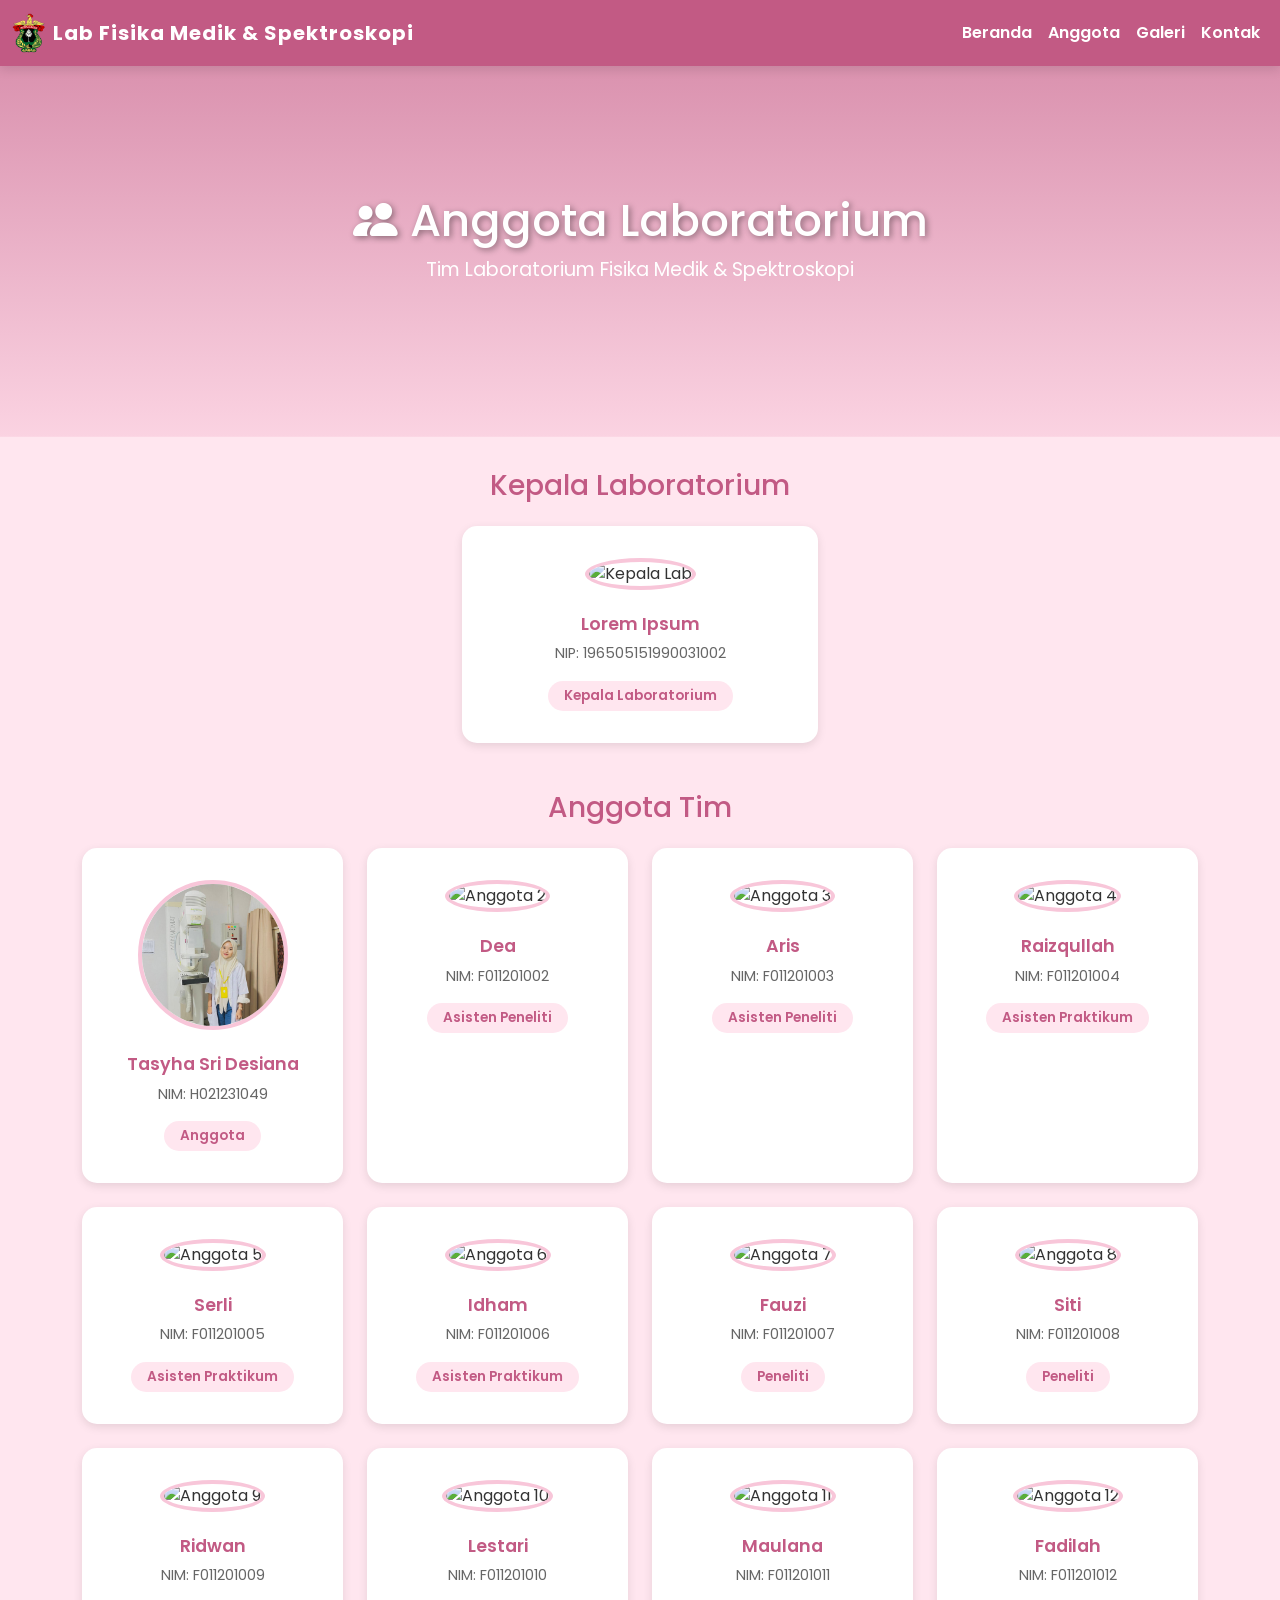
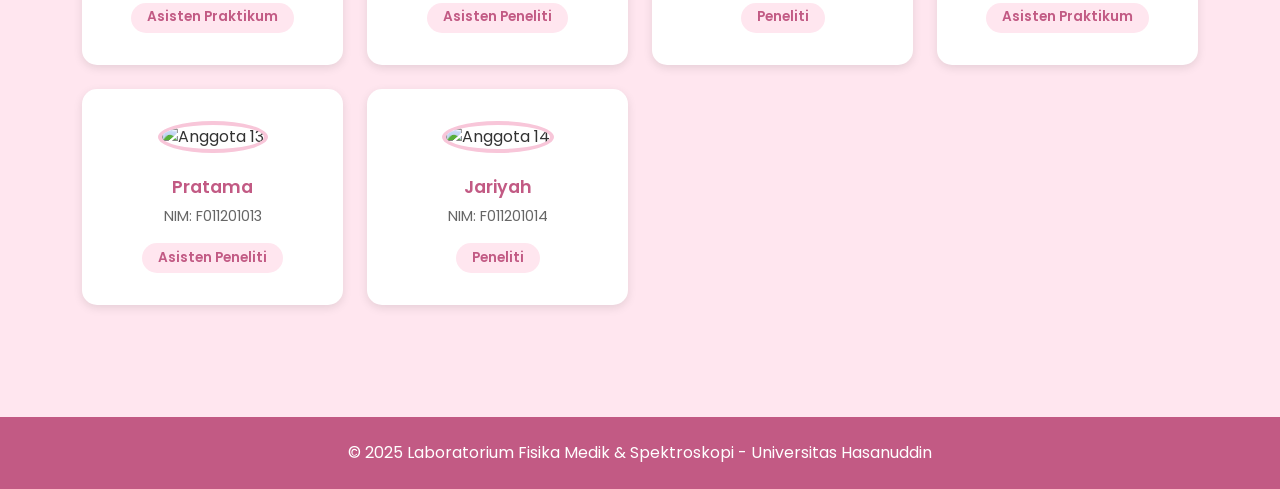
==== anggota.html @ 9c48521d "tambah galeri, anggota, buat component navbar terpisah" ====
<!DOCTYPE html>
<html lang="id">
<head>
  <meta charset="UTF-8">
  <meta name="viewport" content="width=device-width, initial-scale=1.0">
  <title>Anggota - Laboratorium Fisika Medik & Spektroskopi</title>
  
  <!-- Bootstrap CSS -->
  <link href="https://cdn.jsdelivr.net/npm/bootstrap@5.3.0/dist/css/bootstrap.min.css" rel="stylesheet">
  <!-- Bootstrap Icons -->
  <link rel="stylesheet" href="https://cdn.jsdelivr.net/npm/bootstrap-icons@1.10.0/font/bootstrap-icons.css">
  <!-- Google Fonts -->
  <link href="https://fonts.googleapis.com/css2?family=Poppins:wght@300;400;600;700&display=swap" rel="stylesheet">
  
  <style>
    :root {
      --pink: #f8c6d9;
      --pink-dark: #c25a84;
      --pink-light: #ffe6ef;
      --text-dark: #333;
    }

    * {
      font-family: 'Poppins', sans-serif;
      scroll-behavior: smooth;
    }

    body {
      background-color: var(--pink-light);
      color: var(--text-dark);
    }

    /* Navbar */
    .navbar {
      background-color: var(--pink-dark) !important;
      box-shadow: 0 4px 10px rgba(0,0,0,0.1);
    }

    .navbar-brand {
      font-weight: 700;
      letter-spacing: 1px;
      color: white !important;
    }

    .nav-link {
      color: white !important;
      font-weight: 600;
      transition: 0.3s;
    }

    .nav-link:hover {
      color: var(--pink-light) !important;
    }

    /* Page Header */
    .page-header {
      background: linear-gradient(rgba(194,90,132,0.6), rgba(248,198,217,0.6));
      background-size: cover;
      background-position: center;
      color: white;
      text-align: center;
      padding: 8rem 2rem;
      animation: fadeIn 1.2s ease;
    }

    .page-header h1 {
      font-size: 2.8rem;
      margin-bottom: 0.5rem;
      text-shadow: 2px 2px 6px rgba(0,0,0,0.4);
    }

    .page-header p {
      font-size: 1.2rem;
      margin-bottom: 1.5rem;
    }

    /* Anggota Cards */
    .anggota-card {
      background: white;
      border-radius: 15px;
      padding: 2rem;
      box-shadow: 0 3px 10px rgba(0,0,0,0.1);
      transition: all 0.3s ease;
      text-align: center;
      height: 100%;
    }

    .anggota-card:hover {
      transform: translateY(-10px);
      box-shadow: 0 8px 20px rgba(0,0,0,0.15);
    }

    .anggota-card img {
      border-radius: 50%;
      width: 150px;
      height: 150px;
      object-fit: cover;
      margin-bottom: 1.5rem;
      border: 4px solid var(--pink);
      transition: all 0.3s ease;
    }

    .anggota-card:hover img {
      border-color: var(--pink-dark);
      transform: scale(1.05);
    }

    .anggota-card h5 {
      color: var(--pink-dark);
      font-weight: 600;
      margin-bottom: 0.5rem;
      font-size: 1.1rem;
    }

    .anggota-card .nim {
      color: #666;
      font-size: 0.9rem;
      margin-bottom: 0.5rem;
    }

    .anggota-card .role {
      background: var(--pink-light);
      color: var(--pink-dark);
      padding: 0.3rem 1rem;
      border-radius: 20px;
      font-size: 0.85rem;
      font-weight: 600;
      display: inline-block;
      margin-top: 0.5rem;
    }

    /* Section */
    section {
      padding: 2rem 0 4rem;
    }

    /* Footer */
    footer {
      background-color: var(--pink-dark);
      color: white;
      text-align: center;
      padding: 1.5rem;
      margin-top: 3rem;
    }

    /* Animations */
    @keyframes fadeIn {
      from {opacity: 0; transform: translateY(20px);}
      to {opacity: 1; transform: translateY(0);}
    }

    .anggota-card {
      animation: fadeIn 0.6s ease;
    }

    /* Responsive */
    @media (max-width: 768px) {
      .page-header h1 {
        font-size: 2rem;
      }
    }
  </style>
</head>
<body>

  <!-- Navbar -->
   <div id="navbar-container"></div>
<script>
  fetch("components/navbar.html")
    .then(response => response.text())
    .then(data => {
      document.getElementById("navbar-container").innerHTML = data;
    });
</script>
   

  <!-- Page Header -->
  <div class="page-header">
    <div class="container">
      <h1><i class="bi bi-people-fill"></i> Anggota Laboratorium</h1>
      <p>Tim Laboratorium Fisika Medik & Spektroskopi</p>
    </div>
  </div>

  <!-- Anggota Section -->
  <section>
    <div class="container">
      <!-- Kepala Laboratorium -->
      <div class="mb-5">
        <h3 class="text-center mb-4" style="color: var(--pink-dark);">Kepala Laboratorium</h3>
        <div class="row justify-content-center">
          <div class="col-md-4">
            <div class="anggota-card">
              <img src="https://via.placeholder.com/150" alt="Kepala Lab">
              <h5>Lorem Ipsum</h5>
              <p class="nim">NIP: 196505151990031002</p>
              <span class="role">Kepala Laboratorium</span>
            </div>
          </div>
        </div>
      </div>

      <!-- Anggota Tim -->
      <div>
        <h3 class="text-center mb-4" style="color: var(--pink-dark);">Anggota Tim</h3>
        <div class="row g-4">
          <div class="col-md-3">
            <div class="anggota-card">
              <img src="images/image1.png" alt="Anggota 1">
              <h5>Tasyha Sri Desiana</h5>
              <p class="nim">NIM: H021231049</p>
              <span class="role">Anggota</span>
            </div>
          </div>
          
          <div class="col-md-3">
            <div class="anggota-card">
              <img src="https://via.placeholder.com/150" alt="Anggota 2">
              <h5>Dea</h5>
              <p class="nim">NIM: F011201002</p>
              <span class="role">Asisten Peneliti</span>
            </div>
          </div>

          <div class="col-md-3">
            <div class="anggota-card">
              <img src="https://via.placeholder.com/150" alt="Anggota 3">
              <h5>Aris</h5>
              <p class="nim">NIM: F011201003</p>
              <span class="role">Asisten Peneliti</span>
            </div>
          </div>

          <div class="col-md-3">
            <div class="anggota-card">
              <img src="https://via.placeholder.com/150" alt="Anggota 4">
              <h5>Raizqullah</h5>
              <p class="nim">NIM: F011201004</p>
              <span class="role">Asisten Praktikum</span>
            </div>
          </div>

          <div class="col-md-3">
            <div class="anggota-card">
              <img src="https://via.placeholder.com/150" alt="Anggota 5">
              <h5>Serli</h5>
              <p class="nim">NIM: F011201005</p>
              <span class="role">Asisten Praktikum</span>
            </div>
          </div>

          <div class="col-md-3">
            <div class="anggota-card">
              <img src="https://via.placeholder.com/150" alt="Anggota 6">
              <h5> Idham</h5>
              <p class="nim">NIM: F011201006</p>
              <span class="role">Asisten Praktikum</span>
            </div>
          </div>

          <div class="col-md-3">
            <div class="anggota-card">
              <img src="https://via.placeholder.com/150" alt="Anggota 7">
              <h5>Fauzi</h5>
              <p class="nim">NIM: F011201007</p>
              <span class="role">Peneliti</span>
            </div>
          </div>

          <div class="col-md-3">
            <div class="anggota-card">
              <img src="https://via.placeholder.com/150" alt="Anggota 8">
              <h5>Siti</h5>
              <p class="nim">NIM: F011201008</p>
              <span class="role">Peneliti</span>
            </div>
          </div>

          <div class="col-md-3">
            <div class="anggota-card">
              <img src="https://via.placeholder.com/150" alt="Anggota 9">
              <h5>Ridwan</h5>
              <p class="nim">NIM: F011201009</p>
              <span class="role">Asisten Praktikum</span>
            </div>
          </div>

          <div class="col-md-3">
            <div class="anggota-card">
              <img src="https://via.placeholder.com/150" alt="Anggota 10">
              <h5>Lestari</h5>
              <p class="nim">NIM: F011201010</p>
              <span class="role">Asisten Peneliti</span>
            </div>
          </div>

          <div class="col-md-3">
            <div class="anggota-card">
              <img src="https://via.placeholder.com/150" alt="Anggota 11">
              <h5>Maulana</h5>
              <p class="nim">NIM: F011201011</p>
              <span class="role">Peneliti</span>
            </div>
          </div>

          <div class="col-md-3">
            <div class="anggota-card">
              <img src="https://via.placeholder.com/150" alt="Anggota 12">
              <h5>Fadilah</h5>
              <p class="nim">NIM: F011201012</p>
              <span class="role">Asisten Praktikum</span>
            </div>
          </div>

          <div class="col-md-3">
            <div class="anggota-card">
              <img src="https://via.placeholder.com/150" alt="Anggota 13">
              <h5>Pratama</h5>
              <p class="nim">NIM: F011201013</p>
              <span class="role">Asisten Peneliti</span>
            </div>
          </div>

          <div class="col-md-3">
            <div class="anggota-card">
              <img src="https://via.placeholder.com/150" alt="Anggota 14">
              <h5>Jariyah</h5>
              <p class="nim">NIM: F011201014</p>
              <span class="role">Peneliti</span>
            </div>
          </div>
        </div>
      </div>
    </div>
  </section>

  <!-- Footer -->
  <footer>
    <p class="mb-0">© 2025 Laboratorium Fisika Medik & Spektroskopi - Universitas Hasanuddin</p>
  </footer>

  <!-- Bootstrap JS -->
  <script src="https://cdn.jsdelivr.net/npm/bootstrap@5.3.0/dist/js/bootstrap.bundle.min.js"></script>
</body>
</html>
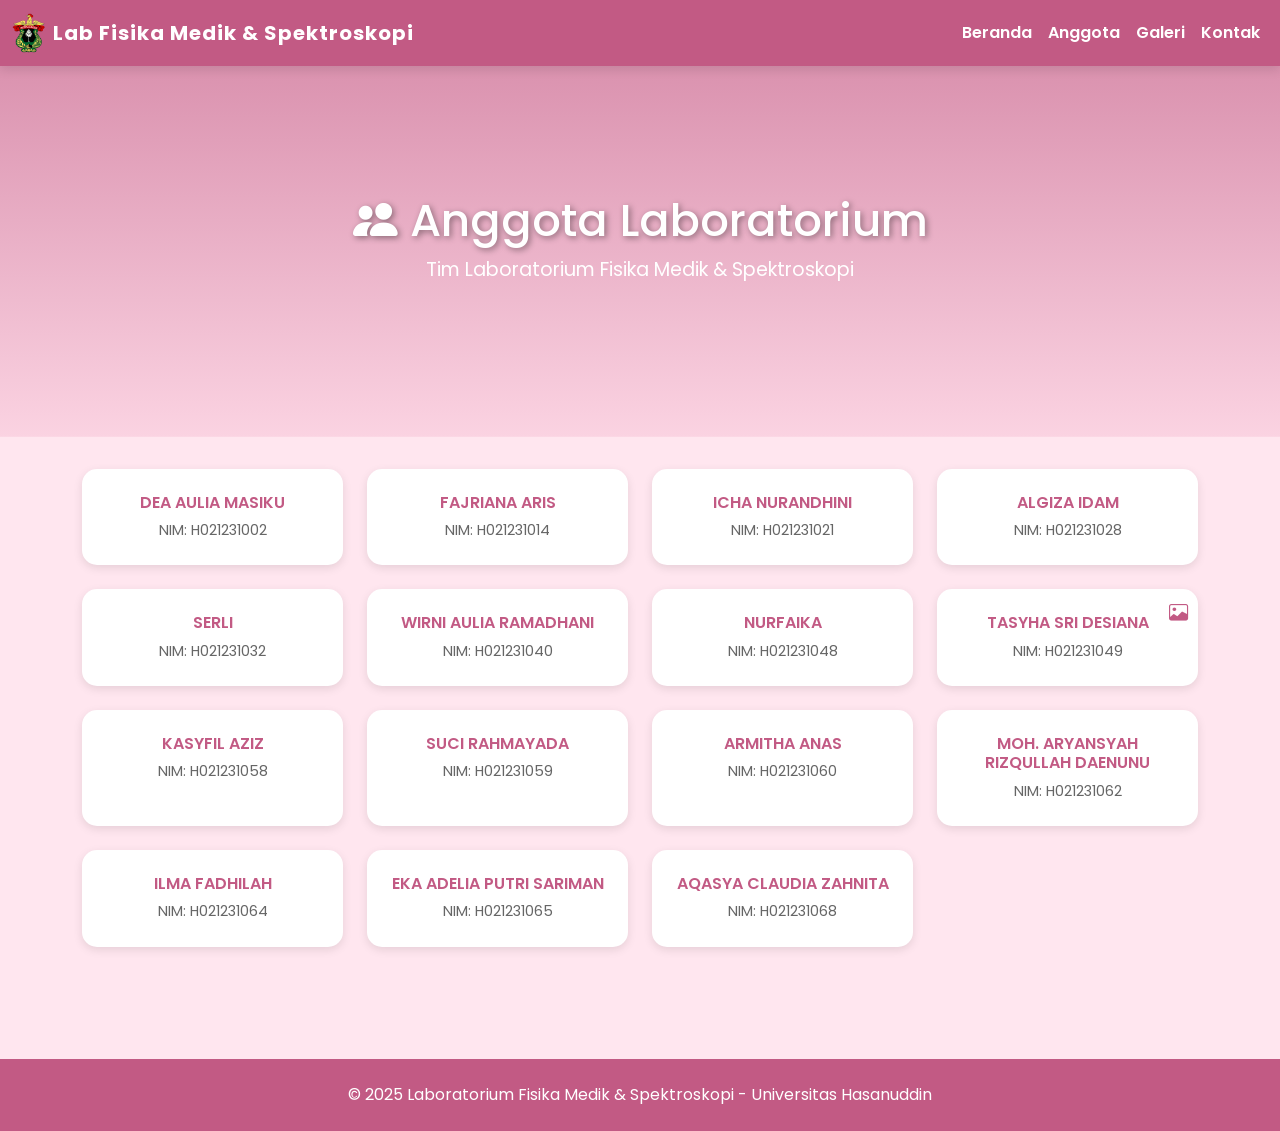
==== commit 04ea33a8: "udah pokokny" ====
--- a/anggota.html
+++ b/anggota.html
@@ -78,7 +78,7 @@
     .anggota-card {
       background: white;
       border-radius: 15px;
-      padding: 2rem;
+      padding: 1.5rem;
       box-shadow: 0 3px 10px rgba(0,0,0,0.1);
       transition: all 0.3s ease;
       text-align: center;
@@ -86,47 +86,98 @@
     }
 
     .anggota-card:hover {
-      transform: translateY(-10px);
+      transform: translateY(-5px);
       box-shadow: 0 8px 20px rgba(0,0,0,0.15);
-    }
-
-    .anggota-card img {
-      border-radius: 50%;
-      width: 150px;
-      height: 150px;
-      object-fit: cover;
-      margin-bottom: 1.5rem;
-      border: 4px solid var(--pink);
-      transition: all 0.3s ease;
-    }
-
-    .anggota-card:hover img {
-      border-color: var(--pink-dark);
-      transform: scale(1.05);
     }
 
     .anggota-card h5 {
       color: var(--pink-dark);
       font-weight: 600;
       margin-bottom: 0.5rem;
-      font-size: 1.1rem;
+      font-size: 1rem;
     }
 
     .anggota-card .nim {
       color: #666;
       font-size: 0.9rem;
-      margin-bottom: 0.5rem;
-    }
-
-    .anggota-card .role {
+      margin: 0;
+    }
+
+    /* Special Card - Clickable */
+    .anggota-card-special {
+      cursor: pointer;
+      position: relative;
+    }
+
+    .anggota-card-special::after {
+      content: '\F42A'; /* Bootstrap icon code for info circle */
+      font-family: 'bootstrap-icons';
+      position: absolute;
+      top: 10px;
+      right: 10px;
+      color: var(--pink-dark);
+      font-size: 1.2rem;
+    }
+
+    .anggota-card-special:hover {
       background: var(--pink-light);
+    }
+
+    /* Modal */
+    .modal-header {
+      background: linear-gradient(135deg, var(--pink-dark), var(--pink));
+      color: white;
+      border-radius: 15px 15px 0 0;
+    }
+
+    .modal-content {
+      border-radius: 15px;
+      border: none;
+    }
+
+    .modal-body {
+      padding: 2rem;
+    }
+
+    .info-item {
+      display: flex;
+      align-items: start;
+      margin-bottom: 1rem;
+      padding: 0.8rem;
+      background: var(--pink-light);
+      border-radius: 10px;
+    }
+
+    .info-item i {
       color: var(--pink-dark);
-      padding: 0.3rem 1rem;
-      border-radius: 20px;
-      font-size: 0.85rem;
+      font-size: 1.2rem;
+      margin-right: 1rem;
+      margin-top: 0.2rem;
+    }
+
+    .info-item .info-content {
+      flex: 1;
+    }
+
+    .info-item .info-label {
       font-weight: 600;
-      display: inline-block;
-      margin-top: 0.5rem;
+      color: var(--pink-dark);
+      font-size: 0.9rem;
+      margin-bottom: 0.2rem;
+    }
+
+    .info-item .info-value {
+      color: var(--text-dark);
+    }
+
+    .info-item a {
+      color: var(--pink-dark);
+      text-decoration: none;
+      font-weight: 500;
+    }
+
+    .info-item a:hover {
+      color: var(--pink);
     }
 
     /* Section */
@@ -164,15 +215,25 @@
 <body>
 
   <!-- Navbar -->
-   <div id="navbar-container"></div>
-<script>
-  fetch("components/navbar.html")
-    .then(response => response.text())
-    .then(data => {
-      document.getElementById("navbar-container").innerHTML = data;
-    });
-</script>
-   
+<nav class="navbar navbar-expand-lg navbar-dark sticky-top">
+  <div class="container-fluid">
+    <a class="navbar-brand d-flex align-items-center" href="index.html">
+      <img src="images/Logo-Resmi-Unhas-1.png" alt="Logo UNHAS" height="40" class="me-2">
+      <span>Lab Fisika Medik & Spektroskopi</span>
+    </a>
+    <button class="navbar-toggler" type="button" data-bs-toggle="collapse" data-bs-target="#navbarNav">
+      <span class="navbar-toggler-icon"></span>
+    </button>
+    <div class="collapse navbar-collapse" id="navbarNav">
+      <ul class="navbar-nav ms-auto">
+        <li class="nav-item"><a class="nav-link" href="index.html">Beranda</a></li>
+        <li class="nav-item"><a class="nav-link" href="anggota.html">Anggota</a></li>
+        <li class="nav-item"><a class="nav-link" href="galeri.html">Galeri</a></li>
+        <li class="nav-item"><a class="nav-link" href="kontak.html">Kontak</a></li>
+      </ul>
+    </div>
+  </div>
+</nav>
 
   <!-- Page Header -->
   <div class="page-header">
@@ -185,154 +246,215 @@
   <!-- Anggota Section -->
   <section>
     <div class="container">
-      <!-- Kepala Laboratorium -->
-      <div class="mb-5">
-        <h3 class="text-center mb-4" style="color: var(--pink-dark);">Kepala Laboratorium</h3>
-        <div class="row justify-content-center">
-          <div class="col-md-4">
-            <div class="anggota-card">
-              <img src="https://via.placeholder.com/150" alt="Kepala Lab">
-              <h5>Lorem Ipsum</h5>
-              <p class="nim">NIP: 196505151990031002</p>
-              <span class="role">Kepala Laboratorium</span>
-            </div>
-          </div>
-        </div>
-      </div>
-
-      <!-- Anggota Tim -->
-      <div>
-        <h3 class="text-center mb-4" style="color: var(--pink-dark);">Anggota Tim</h3>
-        <div class="row g-4">
-          <div class="col-md-3">
-            <div class="anggota-card">
-              <img src="images/image1.png" alt="Anggota 1">
-              <h5>Tasyha Sri Desiana</h5>
-              <p class="nim">NIM: H021231049</p>
-              <span class="role">Anggota</span>
-            </div>
-          </div>
-          
-          <div class="col-md-3">
-            <div class="anggota-card">
-              <img src="https://via.placeholder.com/150" alt="Anggota 2">
-              <h5>Dea</h5>
-              <p class="nim">NIM: F011201002</p>
-              <span class="role">Asisten Peneliti</span>
-            </div>
-          </div>
-
-          <div class="col-md-3">
-            <div class="anggota-card">
-              <img src="https://via.placeholder.com/150" alt="Anggota 3">
-              <h5>Aris</h5>
-              <p class="nim">NIM: F011201003</p>
-              <span class="role">Asisten Peneliti</span>
-            </div>
-          </div>
-
-          <div class="col-md-3">
-            <div class="anggota-card">
-              <img src="https://via.placeholder.com/150" alt="Anggota 4">
-              <h5>Raizqullah</h5>
-              <p class="nim">NIM: F011201004</p>
-              <span class="role">Asisten Praktikum</span>
-            </div>
-          </div>
-
-          <div class="col-md-3">
-            <div class="anggota-card">
-              <img src="https://via.placeholder.com/150" alt="Anggota 5">
-              <h5>Serli</h5>
-              <p class="nim">NIM: F011201005</p>
-              <span class="role">Asisten Praktikum</span>
-            </div>
-          </div>
-
-          <div class="col-md-3">
-            <div class="anggota-card">
-              <img src="https://via.placeholder.com/150" alt="Anggota 6">
-              <h5> Idham</h5>
-              <p class="nim">NIM: F011201006</p>
-              <span class="role">Asisten Praktikum</span>
-            </div>
-          </div>
-
-          <div class="col-md-3">
-            <div class="anggota-card">
-              <img src="https://via.placeholder.com/150" alt="Anggota 7">
-              <h5>Fauzi</h5>
-              <p class="nim">NIM: F011201007</p>
-              <span class="role">Peneliti</span>
-            </div>
-          </div>
-
-          <div class="col-md-3">
-            <div class="anggota-card">
-              <img src="https://via.placeholder.com/150" alt="Anggota 8">
-              <h5>Siti</h5>
-              <p class="nim">NIM: F011201008</p>
-              <span class="role">Peneliti</span>
-            </div>
-          </div>
-
-          <div class="col-md-3">
-            <div class="anggota-card">
-              <img src="https://via.placeholder.com/150" alt="Anggota 9">
-              <h5>Ridwan</h5>
-              <p class="nim">NIM: F011201009</p>
-              <span class="role">Asisten Praktikum</span>
-            </div>
-          </div>
-
-          <div class="col-md-3">
-            <div class="anggota-card">
-              <img src="https://via.placeholder.com/150" alt="Anggota 10">
-              <h5>Lestari</h5>
-              <p class="nim">NIM: F011201010</p>
-              <span class="role">Asisten Peneliti</span>
-            </div>
-          </div>
-
-          <div class="col-md-3">
-            <div class="anggota-card">
-              <img src="https://via.placeholder.com/150" alt="Anggota 11">
-              <h5>Maulana</h5>
-              <p class="nim">NIM: F011201011</p>
-              <span class="role">Peneliti</span>
-            </div>
-          </div>
-
-          <div class="col-md-3">
-            <div class="anggota-card">
-              <img src="https://via.placeholder.com/150" alt="Anggota 12">
-              <h5>Fadilah</h5>
-              <p class="nim">NIM: F011201012</p>
-              <span class="role">Asisten Praktikum</span>
-            </div>
-          </div>
-
-          <div class="col-md-3">
-            <div class="anggota-card">
-              <img src="https://via.placeholder.com/150" alt="Anggota 13">
-              <h5>Pratama</h5>
-              <p class="nim">NIM: F011201013</p>
-              <span class="role">Asisten Peneliti</span>
-            </div>
-          </div>
-
-          <div class="col-md-3">
-            <div class="anggota-card">
-              <img src="https://via.placeholder.com/150" alt="Anggota 14">
-              <h5>Jariyah</h5>
-              <p class="nim">NIM: F011201014</p>
-              <span class="role">Peneliti</span>
-            </div>
+      <div class="row g-4">
+        <!-- 1 -->
+        <div class="col-md-3">
+          <div class="anggota-card">
+            <h5>DEA AULIA MASIKU</h5>
+            <p class="nim">NIM: H021231002</p>
+          </div>
+        </div>
+
+        <!-- 2 -->
+        <div class="col-md-3">
+          <div class="anggota-card">
+            <h5>FAJRIANA ARIS</h5>
+            <p class="nim">NIM: H021231014</p>
+          </div>
+        </div>
+
+        <!-- 3 -->
+        <div class="col-md-3">
+          <div class="anggota-card">
+            <h5>ICHA NURANDHINI</h5>
+            <p class="nim">NIM: H021231021</p>
+          </div>
+        </div>
+
+        <!-- 4 -->
+        <div class="col-md-3">
+          <div class="anggota-card">
+            <h5>ALGIZA IDAM</h5>
+            <p class="nim">NIM: H021231028</p>
+          </div>
+        </div>
+
+        <!-- 5 -->
+        <div class="col-md-3">
+          <div class="anggota-card">
+            <h5>SERLI</h5>
+            <p class="nim">NIM: H021231032</p>
+          </div>
+        </div>
+
+        <!-- 6 -->
+        <div class="col-md-3">
+          <div class="anggota-card">
+            <h5>WIRNI AULIA RAMADHANI</h5>
+            <p class="nim">NIM: H021231040</p>
+          </div>
+        </div>
+
+        <!-- 7 -->
+        <div class="col-md-3">
+          <div class="anggota-card">
+            <h5>NURFAIKA</h5>
+            <p class="nim">NIM: H021231048</p>
+          </div>
+        </div>
+
+        <!-- 8 - Tasyha (special clickable to open modal) -->
+        <div class="col-md-3">
+          <div class="anggota-card anggota-card-special" data-bs-toggle="modal" data-bs-target="#detailModal">
+            <h5>TASYHA SRI DESIANA</h5>
+            <p class="nim">NIM: H021231049</p>
+          </div>
+        </div>
+
+        <!-- 9 -->
+        <div class="col-md-3">
+          <div class="anggota-card">
+            <h5>KASYFIL AZIZ</h5>
+            <p class="nim">NIM: H021231058</p>
+          </div>
+        </div>
+
+        <!-- 10 -->
+        <div class="col-md-3">
+          <div class="anggota-card">
+            <h5>SUCI RAHMAYADA</h5>
+            <p class="nim">NIM: H021231059</p>
+          </div>
+        </div>
+
+        <!-- 11 -->
+        <div class="col-md-3">
+          <div class="anggota-card">
+            <h5>ARMITHA ANAS</h5>
+            <p class="nim">NIM: H021231060</p>
+          </div>
+        </div>
+
+        <!-- 12 -->
+        <div class="col-md-3">
+          <div class="anggota-card">
+            <h5>MOH. ARYANSYAH RIZQULLAH DAENUNU</h5>
+            <p class="nim">NIM: H021231062</p>
+          </div>
+        </div>
+
+        <!-- 13 -->
+        <div class="col-md-3">
+          <div class="anggota-card">
+            <h5>ILMA FADHILAH</h5>
+            <p class="nim">NIM: H021231064</p>
+          </div>
+        </div>
+
+        <!-- 14 -->
+        <div class="col-md-3">
+          <div class="anggota-card">
+            <h5>EKA ADELIA PUTRI SARIMAN</h5>
+            <p class="nim">NIM: H021231065</p>
+          </div>
+        </div>
+
+        <!-- 15 -->
+        <div class="col-md-3">
+          <div class="anggota-card">
+            <h5>AQASYA CLAUDIA ZAHNITA</h5>
+            <p class="nim">NIM: H021231068</p>
           </div>
         </div>
       </div>
     </div>
   </section>
+
+  <!-- Detail Modal -->
+  <div class="modal fade" id="detailModal" tabindex="-1" aria-labelledby="detailModalLabel" aria-hidden="true">
+    <div class="modal-dialog modal-dialog-centered modal-lg">
+      <div class="modal-content">
+        <div class="modal-header">
+          <h5 class="modal-title" id="detailModalLabel">
+            <i class="bi bi-person-badge"></i> Informasi Detail
+          </h5>
+          <button type="button" class="btn-close btn-close-white" data-bs-dismiss="modal" aria-label="Close"></button>
+        </div>
+        <div class="modal-body">
+          <h4 class="text-center mb-4" style="color: var(--pink-dark); font-weight: 700;">TASYHA SRI DESIANA</h4>
+          
+          <div class="info-item">
+            <i class="bi bi-card-text"></i>
+            <div class="info-content">
+              <div class="info-label">NIM</div>
+              <div class="info-value">H021231049</div>
+            </div>
+          </div>
+
+          <div class="info-item">
+            <i class="bi bi-envelope-fill"></i>
+            <div class="info-content">
+              <div class="info-label">Email</div>
+              <div class="info-value">
+                <a href="mailto:tasyhasridesiana12@gmail.com">tasyhasridesiana12@gmail.com</a>
+              </div>
+            </div>
+          </div>
+
+          <div class="info-item">
+            <i class="bi bi-telephone-fill"></i>
+            <div class="info-content">
+              <div class="info-label">Telepon</div>
+              <div class="info-value">
+                <a href="tel:+6281234567890">+62 812-3456-7890</a>
+              </div>
+            </div>
+          </div>
+
+          <div class="info-item">
+            <i class="bi bi-briefcase-fill"></i>
+            <div class="info-content">
+              <div class="info-label">Posisi</div>
+              <div class="info-value">Peneliti Laboratorium</div>
+            </div>
+          </div>
+
+          <div class="info-item">
+            <i class="bi bi-lightbulb-fill"></i>
+            <div class="info-content">
+              <div class="info-label">Fokus Penelitian</div>
+              <div class="info-value">
+                <ul class="mb-0">
+                  <li>Spektroskopi Material (UV-Vis, FTIR, Raman)</li>
+                  <li>Fisika Medik & Radiologi Diagnostik</li>
+                  <li>Analisis Biomolekul</li>
+                </ul>
+              </div>
+            </div>
+          </div>
+
+          <div class="info-item">
+            <i class="bi bi-journal-check"></i>
+            <div class="info-content">
+              <div class="info-label">Publikasi</div>
+              <div class="info-value">
+                <ul class="mb-0">
+                  <li>Karakterisasi Material dengan Spektroskopi FTIR (2024)</li>
+                  <li>Aplikasi Fisika Medik dalam Radiologi (2023)</li>
+                </ul>
+              </div>
+            </div>
+          </div>
+
+          <div class="text-center mt-4">
+            <a href="mailto:tasyhasridesiana12@gmail.com" class="btn btn-submit">
+              <i class="bi bi-envelope-fill me-2"></i>Kirim Email
+            </a>
+          </div>
+        </div>
+      </div>
+    </div>
+  </div>
 
   <!-- Footer -->
   <footer>
@@ -341,5 +463,23 @@
 
   <!-- Bootstrap JS -->
   <script src="https://cdn.jsdelivr.net/npm/bootstrap@5.3.0/dist/js/bootstrap.bundle.min.js"></script>
+  
+  <style>
+    .btn-submit {
+      background-color: var(--pink-dark);
+      color: white;
+      border: none;
+      padding: 0.8rem 2rem;
+      border-radius: 25px;
+      font-weight: bold;
+      transition: all 0.3s ease;
+    }
+
+    .btn-submit:hover {
+      background-color: var(--pink);
+      color: var(--text-dark);
+      transform: translateY(-2px);
+    }
+  </style>
 </body>
 </html>
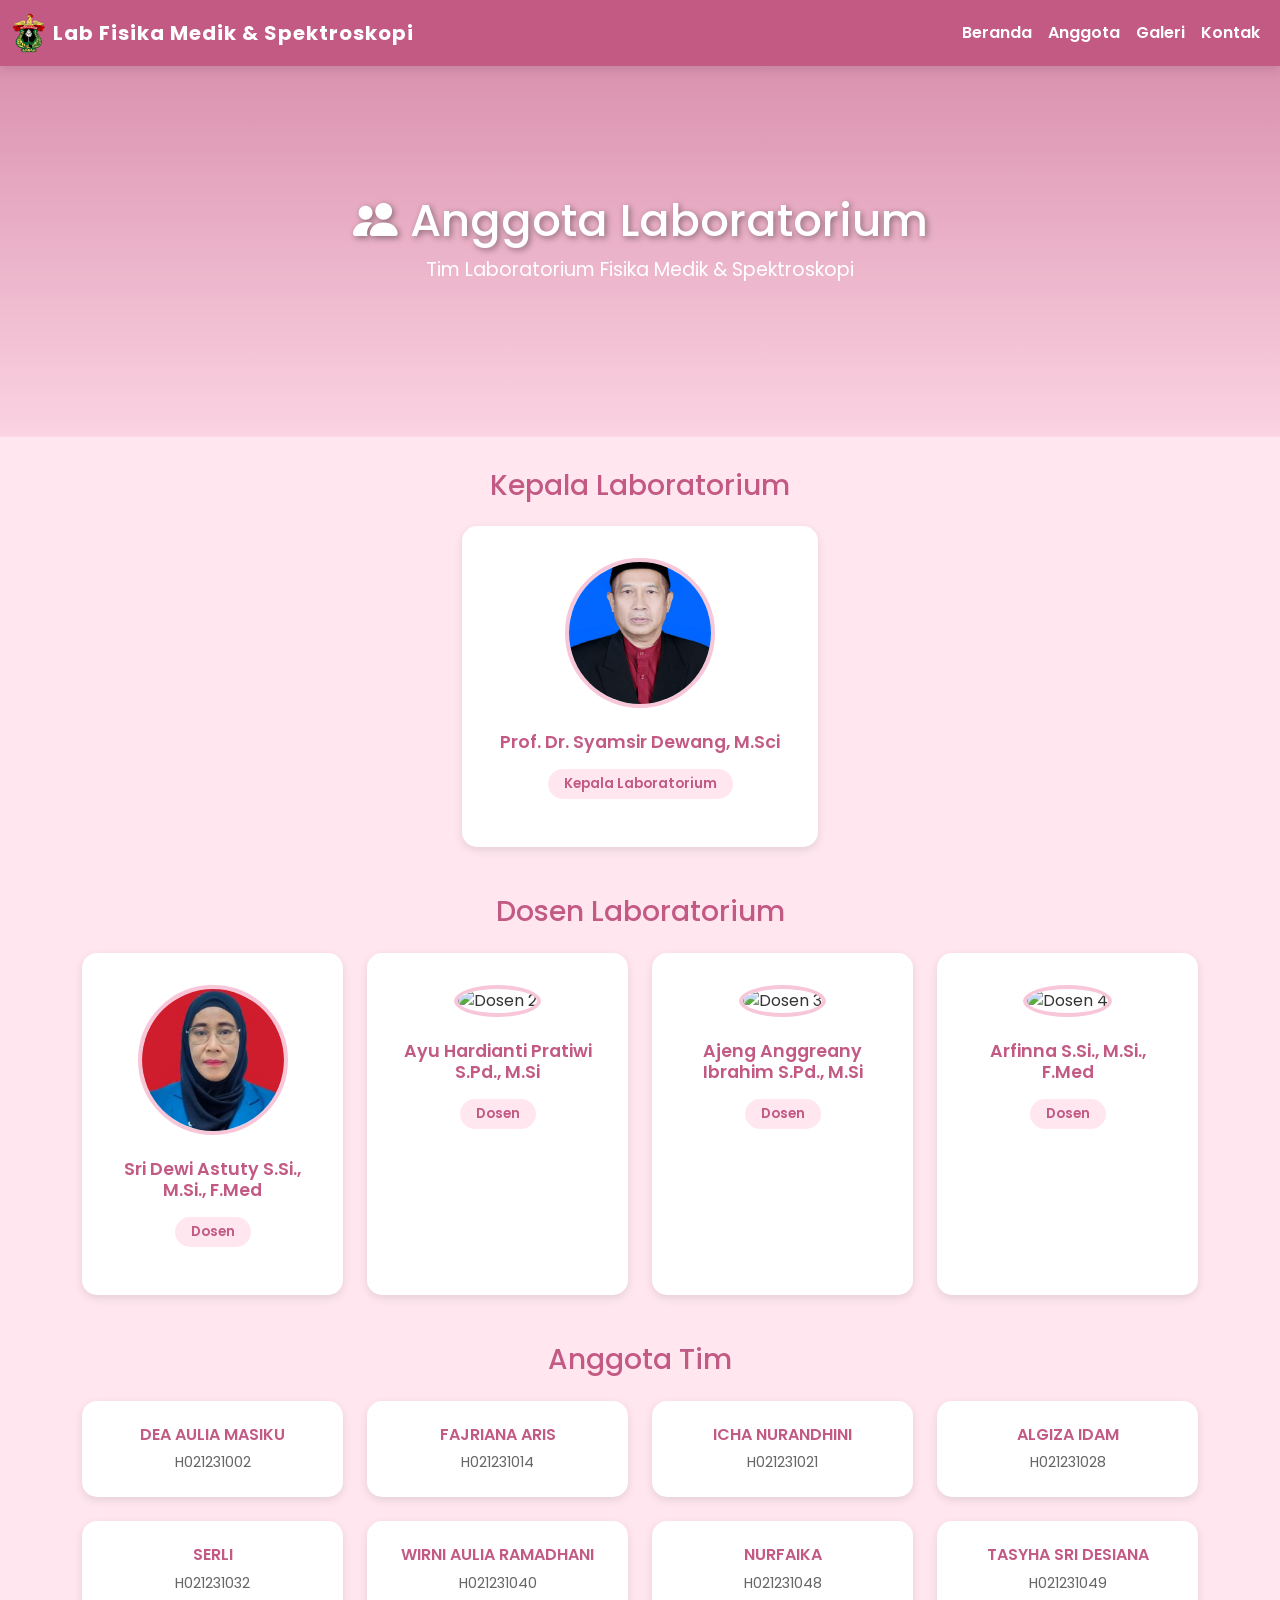
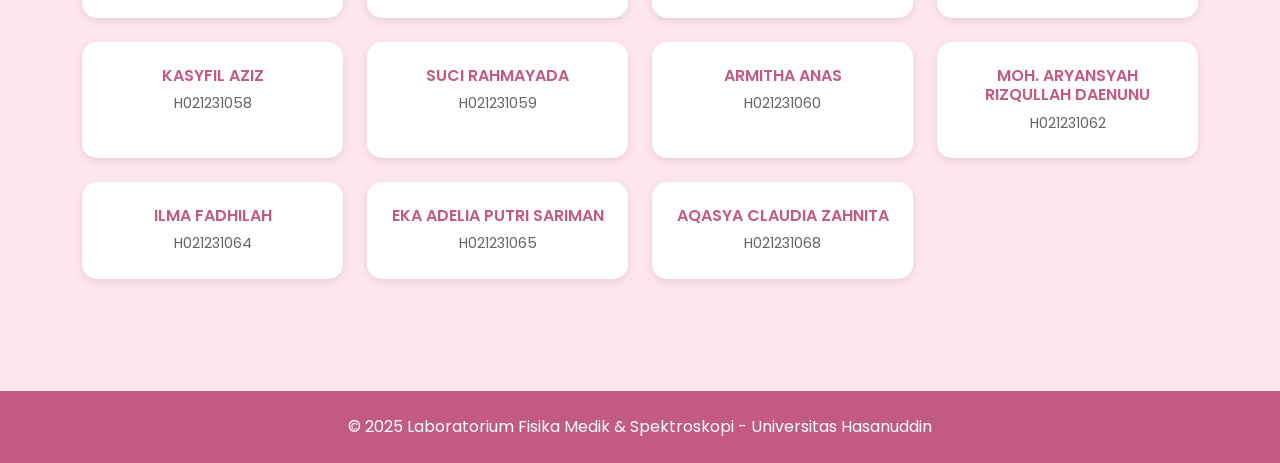
==== commit 3f74c2db: "final" ====
--- a/anggota.html
+++ b/anggota.html
@@ -103,6 +103,61 @@
       margin: 0;
     }
 
+    /* Dosen Cards */
+    .anggota-card-dosen {
+      background: white;
+      border-radius: 15px;
+      padding: 2rem;
+      box-shadow: 0 3px 10px rgba(0,0,0,0.1);
+      transition: all 0.3s ease;
+      text-align: center;
+      height: 100%;
+    }
+
+    .anggota-card-dosen:hover {
+      transform: translateY(-10px);
+      box-shadow: 0 8px 20px rgba(0,0,0,0.15);
+    }
+
+    .anggota-card-dosen img {
+      border-radius: 50%;
+      width: 150px;
+      height: 150px;
+      object-fit: cover;
+      margin-bottom: 1.5rem;
+      border: 4px solid var(--pink);
+      transition: all 0.3s ease;
+    }
+
+    .anggota-card-dosen:hover img {
+      border-color: var(--pink-dark);
+      transform: scale(1.05);
+    }
+
+    .anggota-card-dosen h5 {
+      color: var(--pink-dark);
+      font-weight: 600;
+      margin-bottom: 0.5rem;
+      font-size: 1.1rem;
+    }
+
+    .anggota-card-dosen .nip {
+      color: #666;
+      font-size: 0.9rem;
+      margin-bottom: 0.5rem;
+    }
+
+    .anggota-card-dosen .position {
+      background: var(--pink-light);
+      color: var(--pink-dark);
+      padding: 0.3rem 1rem;
+      border-radius: 20px;
+      font-size: 0.85rem;
+      font-weight: 600;
+      display: inline-block;
+      margin-top: 0.5rem;
+    }
+
     /* Special Card - Clickable */
     .anggota-card-special {
       cursor: pointer;
@@ -235,6 +290,7 @@
   </div>
 </nav>
 
+
   <!-- Page Header -->
   <div class="page-header">
     <div class="container">
@@ -246,215 +302,185 @@
   <!-- Anggota Section -->
   <section>
     <div class="container">
-      <div class="row g-4">
-        <!-- 1 -->
+      <!-- Kepala Laboratorium -->
+      <div class="mb-5">
+        <h3 class="text-center mb-4" style="color: var(--pink-dark);">Kepala Laboratorium</h3>
+        <div class="row justify-content-center">
+          <div class="col-md-4">
+            <div class="anggota-card-dosen">
+              <img src="images/Galeri Dosen/Prof Syamsir.jpg" alt="Kepala Lab">
+              <h5>Prof. Dr. Syamsir Dewang, M.Sci</h5>
+              <p class="position">Kepala Laboratorium</p>
+            </div>
+          </div>
+        </div>
+      </div>
+
+      <!-- Dosen Laboratorium -->
+      <div class="mb-5">
+        <h3 class="text-center mb-4" style="color: var(--pink-dark);">Dosen Laboratorium</h3>
+        <div class="row g-4 justify-content-center">
+          <div class="col-md-3">
+            <div class="anggota-card-dosen">
+              <img src="images/Galeri Dosen/Sri Dewi Astuty.jpg" alt="Dosen 1">
+              <h5>Sri Dewi Astuty S.Si., M.Si., F.Med</h5>
+              <p class="position">Dosen</p>
+            </div>
+          </div>
+
+          <div class="col-md-3">
+            <div class="anggota-card-dosen">
+              <img src="https://i0.wp.com/digitalhealthskills.com/wp-content/uploads/2022/11/3da39-no-user-image-icon-27.png?fit=500%2C500&ssl=1" alt="Dosen 2">
+              <h5>⁠Ayu Hardianti Pratiwi S.Pd., M.Si</h5>
+              <p class="position">Dosen</p>
+            </div>
+          </div>
+
+          <div class="col-md-3">
+            <div class="anggota-card-dosen">
+              <img src="https://digitalhealthskills.com/wp-content/uploads/2022/11/3da39-no-user-image-icon-27.png" alt="Dosen 3">
+              <h5>Ajeng Anggreany Ibrahim S.Pd., M.Si</h5>
+              <p class="position">Dosen</p>
+            </div>
+          </div>
+
+          <div class="col-md-3">
+            <div class="anggota-card-dosen">
+              <img src="https://digitalhealthskills.com/wp-content/uploads/2022/11/3da39-no-user-image-icon-27.png" alt="Dosen 4">
+              <h5>Arfinna S.Si., M.Si., F.Med</h5>
+              <p class="position">Dosen</p>
+            </div>
+          </div>
+        </div>
+      </div>
+
+      <!-- Anggota Tim -->
+      <div>
+        <h3 class="text-center mb-4" style="color: var(--pink-dark);">Anggota Tim</h3>
+        <div class="row g-4">
+        <!-- Anggota 1 -->
         <div class="col-md-3">
           <div class="anggota-card">
             <h5>DEA AULIA MASIKU</h5>
-            <p class="nim">NIM: H021231002</p>
-          </div>
-        </div>
-
-        <!-- 2 -->
+            <p class="nim">H021231002</p>
+          </div>
+        </div>
+
+        <!-- Anggota 2 -->
         <div class="col-md-3">
           <div class="anggota-card">
             <h5>FAJRIANA ARIS</h5>
-            <p class="nim">NIM: H021231014</p>
-          </div>
-        </div>
-
-        <!-- 3 -->
+            <p class="nim">H021231014</p>
+          </div>
+        </div>
+
+        <!-- Anggota 3 -->
         <div class="col-md-3">
           <div class="anggota-card">
             <h5>ICHA NURANDHINI</h5>
-            <p class="nim">NIM: H021231021</p>
-          </div>
-        </div>
-
-        <!-- 4 -->
+            <p class="nim">H021231021</p>
+          </div>
+        </div>
+
+        <!-- Anggota 4 -->
         <div class="col-md-3">
           <div class="anggota-card">
             <h5>ALGIZA IDAM</h5>
-            <p class="nim">NIM: H021231028</p>
-          </div>
-        </div>
-
-        <!-- 5 -->
+            <p class="nim">H021231028</p>
+          </div>
+        </div>
+
+        <!-- Anggota 5 -->
         <div class="col-md-3">
           <div class="anggota-card">
             <h5>SERLI</h5>
-            <p class="nim">NIM: H021231032</p>
-          </div>
-        </div>
-
-        <!-- 6 -->
+            <p class="nim">H021231032</p>
+          </div>
+        </div>
+
+        <!-- Anggota 6 -->
         <div class="col-md-3">
           <div class="anggota-card">
             <h5>WIRNI AULIA RAMADHANI</h5>
-            <p class="nim">NIM: H021231040</p>
-          </div>
-        </div>
-
-        <!-- 7 -->
+            <p class="nim">H021231040</p>
+          </div>
+        </div>
+
+        <!-- Anggota 7 -->
         <div class="col-md-3">
           <div class="anggota-card">
             <h5>NURFAIKA</h5>
-            <p class="nim">NIM: H021231048</p>
-          </div>
-        </div>
-
-        <!-- 8 - Tasyha (special clickable to open modal) -->
-        <div class="col-md-3">
-          <div class="anggota-card anggota-card-special" data-bs-toggle="modal" data-bs-target="#detailModal">
+            <p class="nim">H021231048</p>
+          </div>
+        </div>
+
+        <!-- Anggota 8 -->
+        <div class="col-md-3">
+          <div class="anggota-card">
             <h5>TASYHA SRI DESIANA</h5>
-            <p class="nim">NIM: H021231049</p>
-          </div>
-        </div>
-
-        <!-- 9 -->
+            <p class="nim">H021231049</p>
+          </div>
+        </div>
+
+        <!-- Anggota 9 -->
         <div class="col-md-3">
           <div class="anggota-card">
             <h5>KASYFIL AZIZ</h5>
-            <p class="nim">NIM: H021231058</p>
-          </div>
-        </div>
-
-        <!-- 10 -->
+            <p class="nim">H021231058</p>
+          </div>
+        </div>
+
+        <!-- Anggota 10 -->
         <div class="col-md-3">
           <div class="anggota-card">
             <h5>SUCI RAHMAYADA</h5>
-            <p class="nim">NIM: H021231059</p>
-          </div>
-        </div>
-
-        <!-- 11 -->
+            <p class="nim">H021231059</p>
+          </div>
+        </div>
+
+        <!-- Anggota 11 -->
         <div class="col-md-3">
           <div class="anggota-card">
             <h5>ARMITHA ANAS</h5>
-            <p class="nim">NIM: H021231060</p>
-          </div>
-        </div>
-
-        <!-- 12 -->
+            <p class="nim">H021231060</p>
+          </div>
+        </div>
+
+        <!-- Anggota 12 -->
         <div class="col-md-3">
           <div class="anggota-card">
             <h5>MOH. ARYANSYAH RIZQULLAH DAENUNU</h5>
-            <p class="nim">NIM: H021231062</p>
-          </div>
-        </div>
-
-        <!-- 13 -->
+            <p class="nim">H021231062</p>
+          </div>
+        </div>
+
+        <!-- Anggota 13 -->
         <div class="col-md-3">
           <div class="anggota-card">
             <h5>ILMA FADHILAH</h5>
-            <p class="nim">NIM: H021231064</p>
-          </div>
-        </div>
-
-        <!-- 14 -->
+            <p class="nim">H021231064</p>
+          </div>
+        </div>
+
+        <!-- Anggota 14 -->
         <div class="col-md-3">
           <div class="anggota-card">
             <h5>EKA ADELIA PUTRI SARIMAN</h5>
-            <p class="nim">NIM: H021231065</p>
-          </div>
-        </div>
-
-        <!-- 15 -->
+            <p class="nim">H021231065</p>
+          </div>
+        </div>
+
+        <!-- Anggota 15 -->
         <div class="col-md-3">
           <div class="anggota-card">
             <h5>AQASYA CLAUDIA ZAHNITA</h5>
-            <p class="nim">NIM: H021231068</p>
-          </div>
-        </div>
+            <p class="nim">H021231068</p>
+          </div>
+        </div>
+              </div>
       </div>
     </div>
-  </section>
-
-  <!-- Detail Modal -->
-  <div class="modal fade" id="detailModal" tabindex="-1" aria-labelledby="detailModalLabel" aria-hidden="true">
-    <div class="modal-dialog modal-dialog-centered modal-lg">
-      <div class="modal-content">
-        <div class="modal-header">
-          <h5 class="modal-title" id="detailModalLabel">
-            <i class="bi bi-person-badge"></i> Informasi Detail
-          </h5>
-          <button type="button" class="btn-close btn-close-white" data-bs-dismiss="modal" aria-label="Close"></button>
-        </div>
-        <div class="modal-body">
-          <h4 class="text-center mb-4" style="color: var(--pink-dark); font-weight: 700;">TASYHA SRI DESIANA</h4>
-          
-          <div class="info-item">
-            <i class="bi bi-card-text"></i>
-            <div class="info-content">
-              <div class="info-label">NIM</div>
-              <div class="info-value">H021231049</div>
-            </div>
-          </div>
-
-          <div class="info-item">
-            <i class="bi bi-envelope-fill"></i>
-            <div class="info-content">
-              <div class="info-label">Email</div>
-              <div class="info-value">
-                <a href="mailto:tasyhasridesiana12@gmail.com">tasyhasridesiana12@gmail.com</a>
-              </div>
-            </div>
-          </div>
-
-          <div class="info-item">
-            <i class="bi bi-telephone-fill"></i>
-            <div class="info-content">
-              <div class="info-label">Telepon</div>
-              <div class="info-value">
-                <a href="tel:+6281234567890">+62 812-3456-7890</a>
-              </div>
-            </div>
-          </div>
-
-          <div class="info-item">
-            <i class="bi bi-briefcase-fill"></i>
-            <div class="info-content">
-              <div class="info-label">Posisi</div>
-              <div class="info-value">Peneliti Laboratorium</div>
-            </div>
-          </div>
-
-          <div class="info-item">
-            <i class="bi bi-lightbulb-fill"></i>
-            <div class="info-content">
-              <div class="info-label">Fokus Penelitian</div>
-              <div class="info-value">
-                <ul class="mb-0">
-                  <li>Spektroskopi Material (UV-Vis, FTIR, Raman)</li>
-                  <li>Fisika Medik & Radiologi Diagnostik</li>
-                  <li>Analisis Biomolekul</li>
-                </ul>
-              </div>
-            </div>
-          </div>
-
-          <div class="info-item">
-            <i class="bi bi-journal-check"></i>
-            <div class="info-content">
-              <div class="info-label">Publikasi</div>
-              <div class="info-value">
-                <ul class="mb-0">
-                  <li>Karakterisasi Material dengan Spektroskopi FTIR (2024)</li>
-                  <li>Aplikasi Fisika Medik dalam Radiologi (2023)</li>
-                </ul>
-              </div>
-            </div>
-          </div>
-
-          <div class="text-center mt-4">
-            <a href="mailto:tasyhasridesiana12@gmail.com" class="btn btn-submit">
-              <i class="bi bi-envelope-fill me-2"></i>Kirim Email
-            </a>
-          </div>
-        </div>
-      </div>
-    </div>
-  </div>
+  </section>  
 
   <!-- Footer -->
   <footer>
